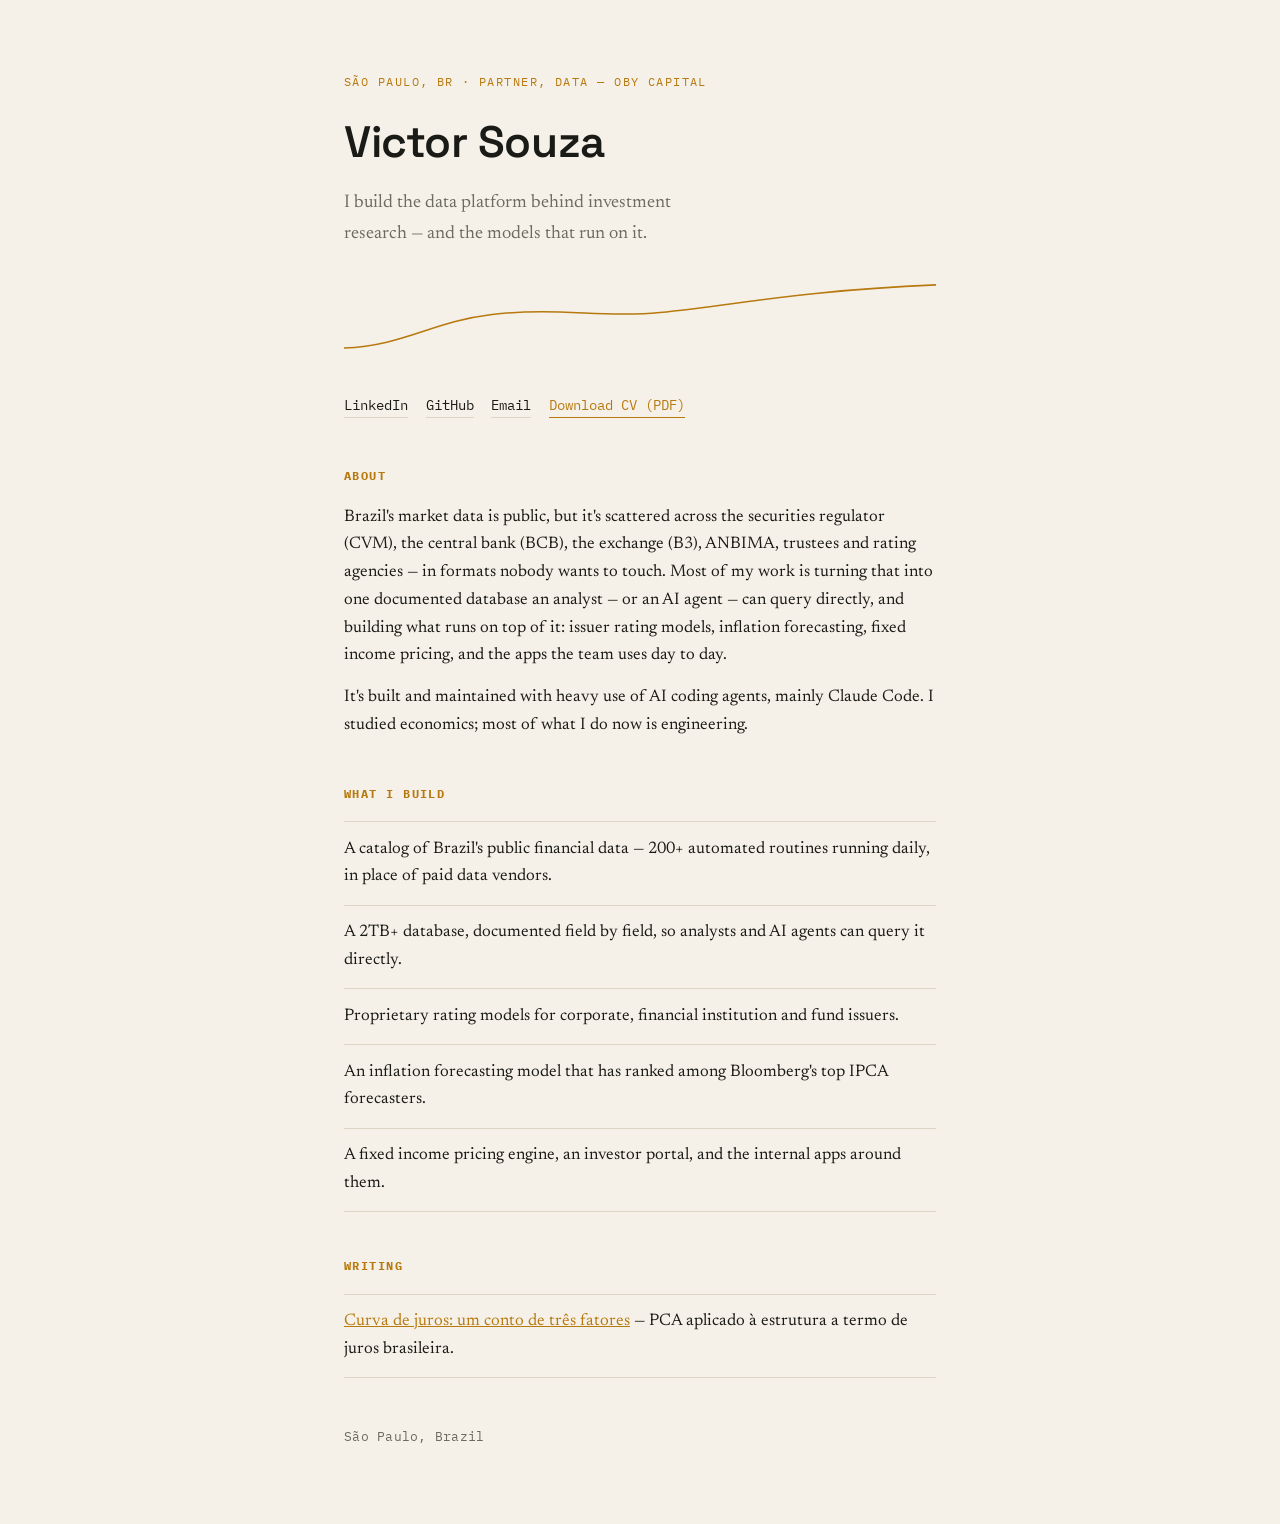
==== index.html @ b6add03b "Personal site Co-Authored-By: Claude Opus 5 <noreply@anthropic.com>" ====
<!DOCTYPE html>
<html lang="en">
<head>
<meta charset="UTF-8">
<meta name="viewport" content="width=device-width, initial-scale=1.0">
<title>Victor Souza</title>
<meta name="description" content="Victor Souza — Partner, Data at Oby Capital. Data engineering, quantitative finance, and macro.">
<link rel="preconnect" href="https://fonts.googleapis.com">
<link rel="preconnect" href="https://fonts.gstatic.com" crossorigin>
<link href="https://fonts.googleapis.com/css2?family=Space+Grotesk:wght@500;600;700&family=Newsreader:ital,opsz,wght@0,6..72,400;0,6..72,500;1,6..72,400&family=IBM+Plex+Mono:wght@400;500&display=swap" rel="stylesheet">
<link rel="stylesheet" href="style.css">
</head>
<body>
  <div class="wrap">
    <header class="hero">
      <p class="eyebrow">São Paulo, BR · Partner, Data — Oby Capital</p>
      <h1>Victor Souza</h1>
      <p class="subtitle">I build the data platform behind investment research — and the models that run on it.</p>

      <svg class="curve" viewBox="0 0 600 90" preserveAspectRatio="none" aria-hidden="true">
        <path d="M0,72 C60,70 90,45 150,38 C220,30 260,42 320,36 C400,28 460,14 600,8" />
      </svg>

      <nav class="links">
        <a href="https://www.linkedin.com/in/victorhugow/" target="_blank" rel="noopener">LinkedIn</a>
        <a href="https://github.com/victorhugow" target="_blank" rel="noopener">GitHub</a>
        <a href="mailto:victor.vital.souza@alumni.usp.br">Email</a>
        <a href="/cv/" class="cv-link">Download CV (PDF)</a>
      </nav>
    </header>

    <main>
      <section>
        <h2 class="eyebrow">About</h2>
        <p>
          Brazil's market data is public, but it's scattered across the securities
          regulator (CVM), the central bank (BCB), the exchange (B3), ANBIMA,
          trustees and rating agencies — in formats nobody wants to touch. Most of
          my work is turning that into one documented database an
          analyst — or an AI agent — can query directly, and building what runs on
          top of it: issuer rating models, inflation forecasting, fixed income
          pricing, and the apps the team uses day to day.
        </p>
        <p>
          It's built and maintained with heavy use of AI coding agents, mainly
          Claude Code. I studied economics; most of what I do now is engineering.
        </p>
      </section>

      <section>
        <h2 class="eyebrow">What I build</h2>
        <ul class="projects">
          <li>A catalog of Brazil's public financial data — 200+ automated routines running daily, in place of paid data vendors.</li>
          <li>A 2TB+ database, documented field by field, so analysts and AI agents can query it directly.</li>
          <li>Proprietary rating models for corporate, financial institution and fund issuers.</li>
          <li>An inflation forecasting model that has ranked among Bloomberg's top IPCA forecasters.</li>
          <li>A fixed income pricing engine, an investor portal, and the internal apps around them.</li>
        </ul>
      </section>

      <section>
        <h2 class="eyebrow">Writing</h2>
        <ul class="projects">
          <li><a href="https://victorhugow.netlify.app/posts/pca-curva-juros/pca-curva-juros" target="_blank" rel="noopener">Curva de juros: um conto de três fatores</a> — PCA aplicado à estrutura a termo de juros brasileira.</li>
        </ul>
      </section>
    </main>

    <footer class="mono">
      <p>São Paulo, Brazil</p>
    </footer>
  </div>

  <!-- Cloudflare Web Analytics -->
  <script type="module" src="https://static.cloudflareinsights.com/beacon.min.js" data-cf-beacon='{"token": "4c73d262ed754c6f8d8b02a80292d9fb"}'></script>
  <!-- End Cloudflare Web Analytics -->
</body>
</html>
---- style.css ----
:root {
  --bg: #0e1013;
  --bg-panel: #15181d;
  --fg: #e8e6de;
  --muted: #8b8f98;
  --accent: #d99a2b;
  --border: #22262d;
  --max-width: 640px;
}

@media (prefers-color-scheme: light) {
  :root {
    --bg: #f5f1e8;
    --bg-panel: #ede7d8;
    --fg: #1a1a16;
    --muted: #6b6b62;
    --accent: #b8790f;
    --border: #ddd6c4;
  }
}

* { box-sizing: border-box; }

body {
  margin: 0;
  background: var(--bg);
  color: var(--fg);
  font-family: "Newsreader", Georgia, "Times New Roman", serif;
  font-size: 1.05rem;
  line-height: 1.65;
  -webkit-font-smoothing: antialiased;
}

.wrap {
  max-width: var(--max-width);
  margin: 0 auto;
  padding: 4.5rem 1.5rem 4rem;
}

/* ---- utility / mono ---- */
.mono, .eyebrow, nav.links, .meta, .back {
  font-family: "IBM Plex Mono", ui-monospace, Menlo, Consolas, monospace;
}

.eyebrow {
  font-size: 0.75rem;
  letter-spacing: 0.12em;
  text-transform: uppercase;
  color: var(--accent);
  margin: 0 0 0.9rem;
}

/* ---- hero ---- */
header.hero {
  margin-bottom: 3rem;
}

h1 {
  font-family: "Space Grotesk", ui-sans-serif, system-ui, sans-serif;
  font-size: clamp(2.1rem, 6vw, 2.75rem);
  font-weight: 600;
  letter-spacing: -0.01em;
  margin: 0 0 0.6rem;
}

.subtitle {
  font-size: 1.15rem;
  color: var(--muted);
  margin: 0 0 1.75rem;
  max-width: 34ch;
}

.curve {
  display: block;
  width: 100%;
  height: auto;
  margin: 0 0 1.75rem;
}

.curve path {
  fill: none;
  stroke: var(--accent);
  stroke-width: 1.6;
  stroke-linecap: round;
  stroke-dasharray: 900;
  stroke-dashoffset: 900;
  animation: draw-curve 1.6s cubic-bezier(0.65, 0, 0.35, 1) 0.15s forwards;
}

@keyframes draw-curve {
  to { stroke-dashoffset: 0; }
}

@media (prefers-reduced-motion: reduce) {
  .curve path { animation: none; stroke-dashoffset: 0; }
}

nav.links {
  display: flex;
  flex-wrap: wrap;
  gap: 0.4rem 1.1rem;
  font-size: 0.85rem;
}

nav.links a {
  color: var(--fg);
  text-decoration: none;
  border-bottom: 1px solid var(--border);
  padding-bottom: 1px;
}

nav.links a:hover { border-bottom-color: var(--accent); color: var(--accent); }

nav.links a.cv-link {
  color: var(--accent);
  border-bottom-color: var(--accent);
}

/* ---- sections ---- */
section { margin-bottom: 2.75rem; }

section h2.eyebrow { margin-bottom: 1.1rem; }

section p { margin: 0 0 0.9rem; }

a { color: var(--accent); }

ul.projects {
  margin: 0;
  padding: 0;
  list-style: none;
  border-top: 1px solid var(--border);
}

ul.projects li {
  padding: 0.85rem 0;
  border-bottom: 1px solid var(--border);
}

footer {
  margin-top: 3rem;
  color: var(--muted);
  font-size: 0.8rem;
}

footer.mono { letter-spacing: 0.02em; }

/* ---- article (blog post) ---- */
article { max-width: 720px; }

article h1 { margin-bottom: 0.4rem; }

article h2 {
  font-family: "IBM Plex Mono", ui-monospace, monospace;
  font-size: 0.8rem;
  text-transform: uppercase;
  letter-spacing: 0.1em;
  color: var(--accent);
  border-bottom: 1px solid var(--border);
  padding-bottom: 0.4rem;
  margin: 2.25rem 0 1rem;
}

pre {
  background: var(--bg-panel);
  border: 1px solid var(--border);
  padding: 0.9rem 1rem;
  overflow-x: auto;
  border-radius: 3px;
  font-size: 0.85rem;
  line-height: 1.55;
}

code {
  font-family: "IBM Plex Mono", ui-monospace, Menlo, Consolas, monospace;
}

table {
  border-collapse: collapse;
  width: 100%;
  margin: 1rem 0;
  font-size: 0.85rem;
  font-family: "IBM Plex Mono", ui-monospace, monospace;
}

th, td { border: 1px solid var(--border); padding: 0.4rem 0.6rem; text-align: right; }
th:first-child, td:first-child { text-align: left; }

.back {
  display: inline-block;
  margin-bottom: 2.5rem;
  font-size: 0.8rem;
  color: var(--muted);
  text-decoration: none;
}
.back:hover { color: var(--accent); }
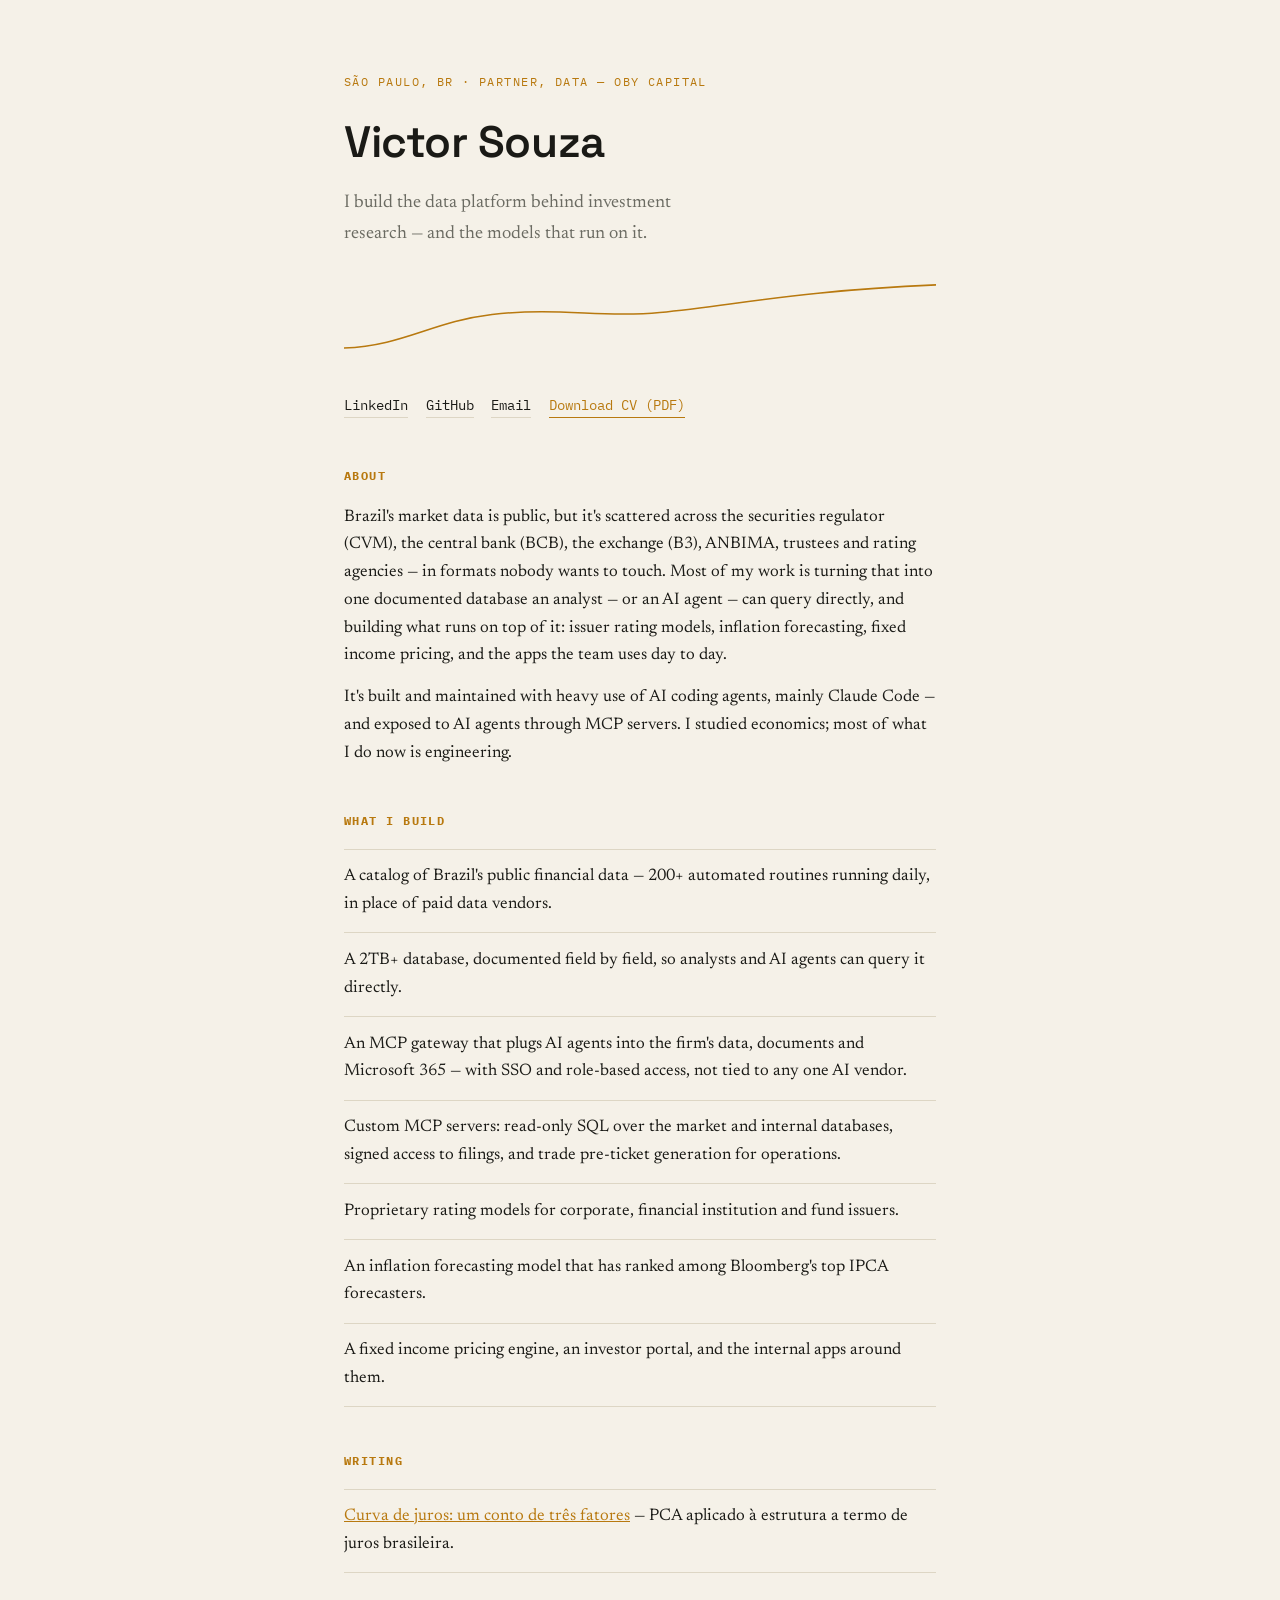
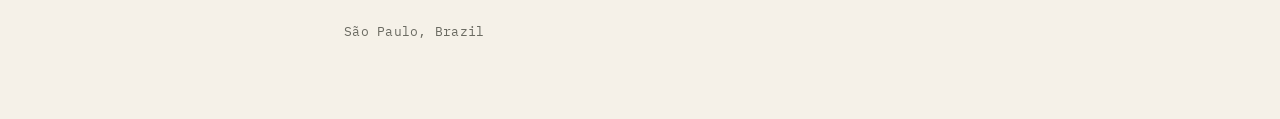
==== commit 0b532bf5: "Add MCP/AI work to CV and site Co-Authored-By: Claude Opus 5.5 <noreply@anthropic.com> Claude-Sessio" ====
--- a/index.html
+++ b/index.html
@@ -43,7 +43,7 @@
         </p>
         <p>
           It's built and maintained with heavy use of AI coding agents, mainly
-          Claude Code. I studied economics; most of what I do now is engineering.
+          Claude Code — and exposed to AI agents through MCP servers. I studied economics; most of what I do now is engineering.
         </p>
       </section>
 
@@ -52,6 +52,8 @@
         <ul class="projects">
           <li>A catalog of Brazil's public financial data — 200+ automated routines running daily, in place of paid data vendors.</li>
           <li>A 2TB+ database, documented field by field, so analysts and AI agents can query it directly.</li>
+          <li>An MCP gateway that plugs AI agents into the firm's data, documents and Microsoft 365 — with SSO and role-based access, not tied to any one AI vendor.</li>
+          <li>Custom MCP servers: read-only SQL over the market and internal databases, signed access to filings, and trade pre-ticket generation for operations.</li>
           <li>Proprietary rating models for corporate, financial institution and fund issuers.</li>
           <li>An inflation forecasting model that has ranked among Bloomberg's top IPCA forecasters.</li>
           <li>A fixed income pricing engine, an investor portal, and the internal apps around them.</li>
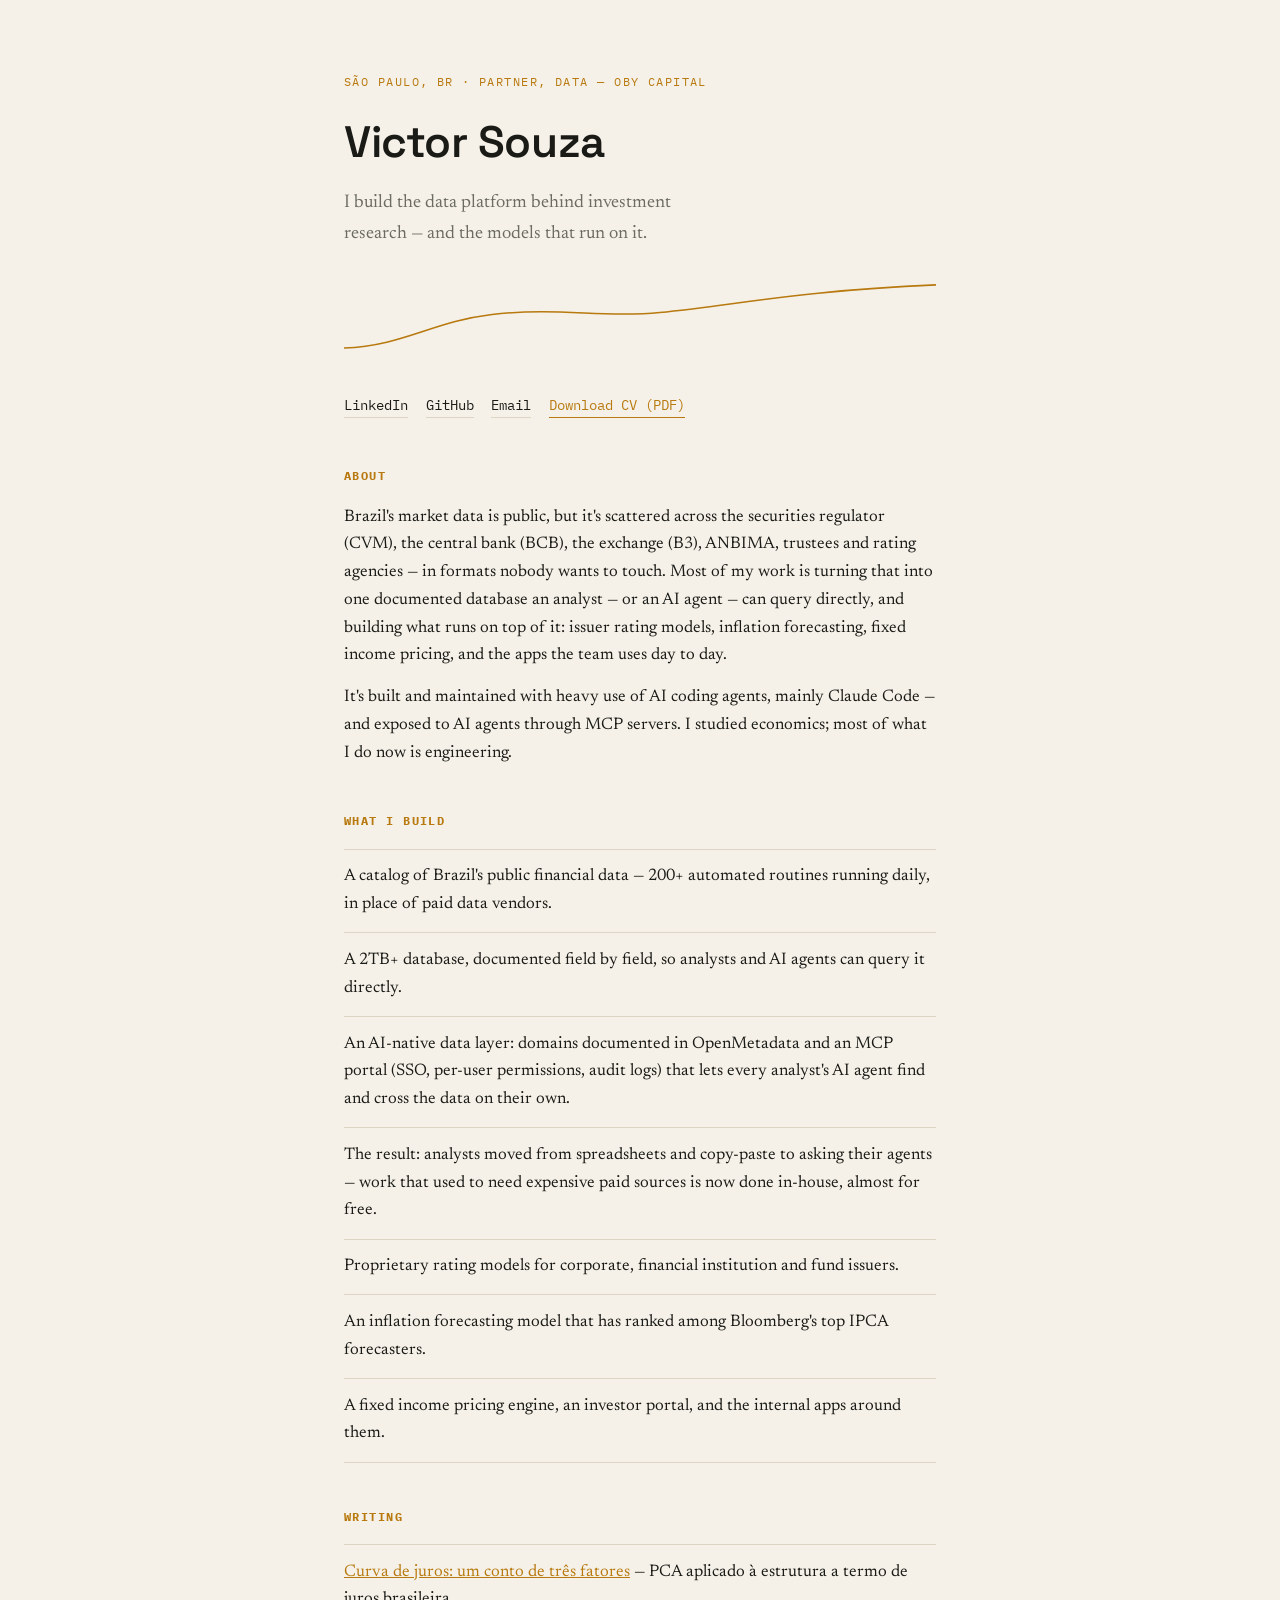
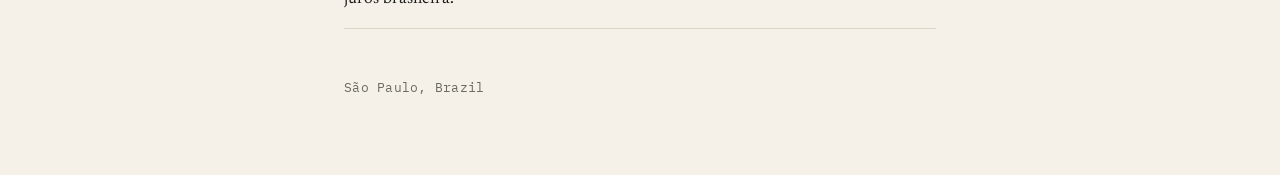
==== commit aeb7322f: "Refine AI/MCP and analyst impact on CV and site Co-Authored-By: Claude Opus 5.5 <noreply@anthropic.c" ====
--- a/index.html
+++ b/index.html
@@ -52,8 +52,8 @@
         <ul class="projects">
           <li>A catalog of Brazil's public financial data — 200+ automated routines running daily, in place of paid data vendors.</li>
           <li>A 2TB+ database, documented field by field, so analysts and AI agents can query it directly.</li>
-          <li>An MCP gateway that plugs AI agents into the firm's data, documents and Microsoft 365 — with SSO and role-based access, not tied to any one AI vendor.</li>
-          <li>Custom MCP servers: read-only SQL over the market and internal databases, signed access to filings, and trade pre-ticket generation for operations.</li>
+          <li>An AI-native data layer: domains documented in OpenMetadata and an MCP portal (SSO, per-user permissions, audit logs) that lets every analyst's AI agent find and cross the data on their own.</li>
+          <li>The result: analysts moved from spreadsheets and copy-paste to asking their agents — work that used to need expensive paid sources is now done in-house, almost for free.</li>
           <li>Proprietary rating models for corporate, financial institution and fund issuers.</li>
           <li>An inflation forecasting model that has ranked among Bloomberg's top IPCA forecasters.</li>
           <li>A fixed income pricing engine, an investor portal, and the internal apps around them.</li>
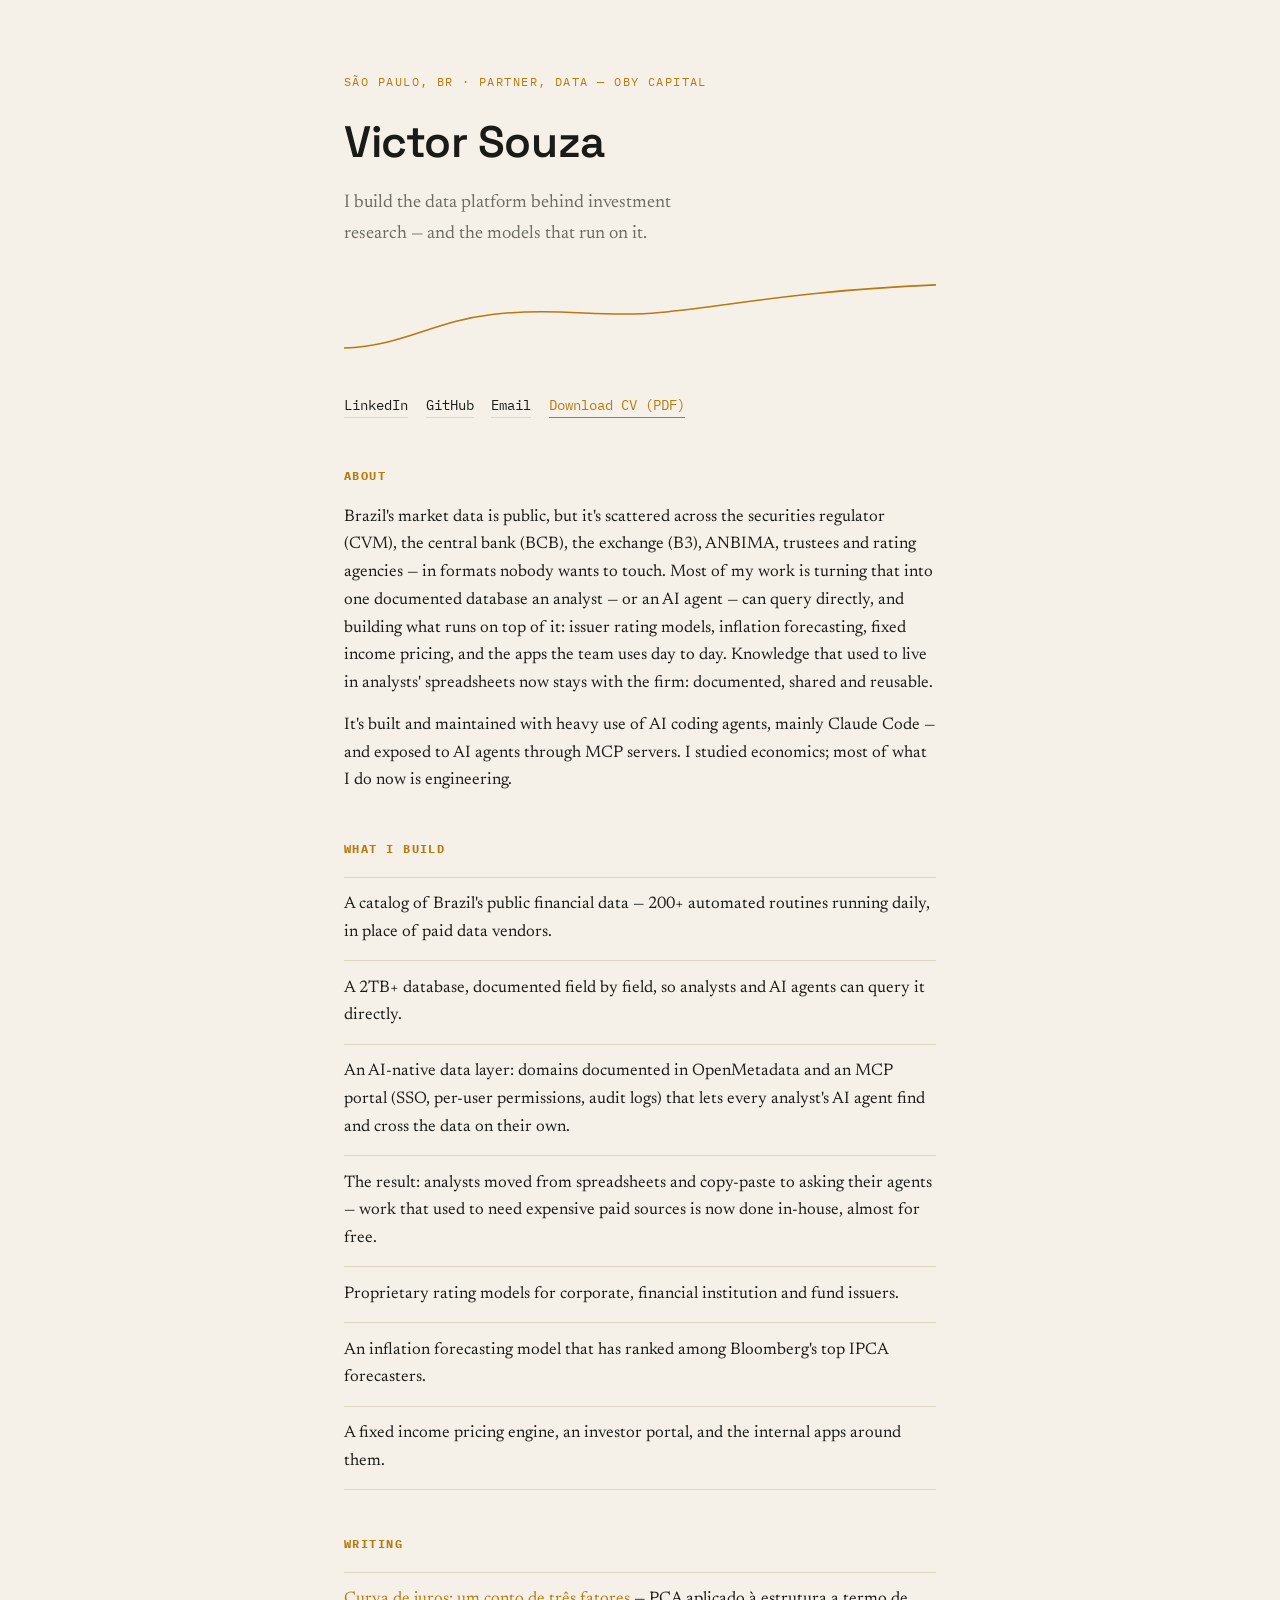
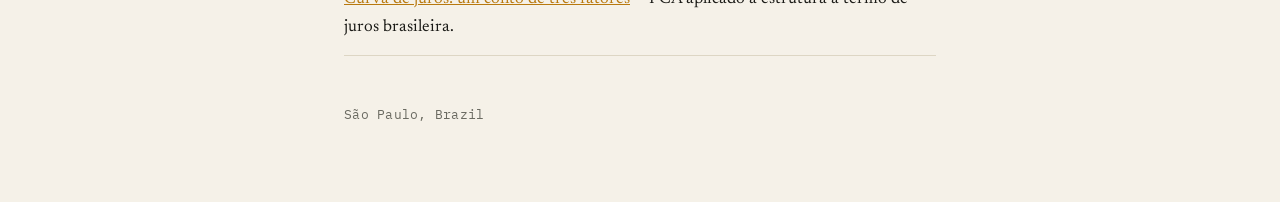
==== commit b151b671: "Add firm-knowledge point to CV and site Co-Authored-By: Claude Opus 5.5 <noreply@anthropic.com> Clau" ====
--- a/index.html
+++ b/index.html
@@ -40,6 +40,8 @@
           analyst — or an AI agent — can query directly, and building what runs on
           top of it: issuer rating models, inflation forecasting, fixed income
           pricing, and the apps the team uses day to day.
+        
+          Knowledge that used to live in analysts' spreadsheets now stays with the firm: documented, shared and reusable.
         </p>
         <p>
           It's built and maintained with heavy use of AI coding agents, mainly
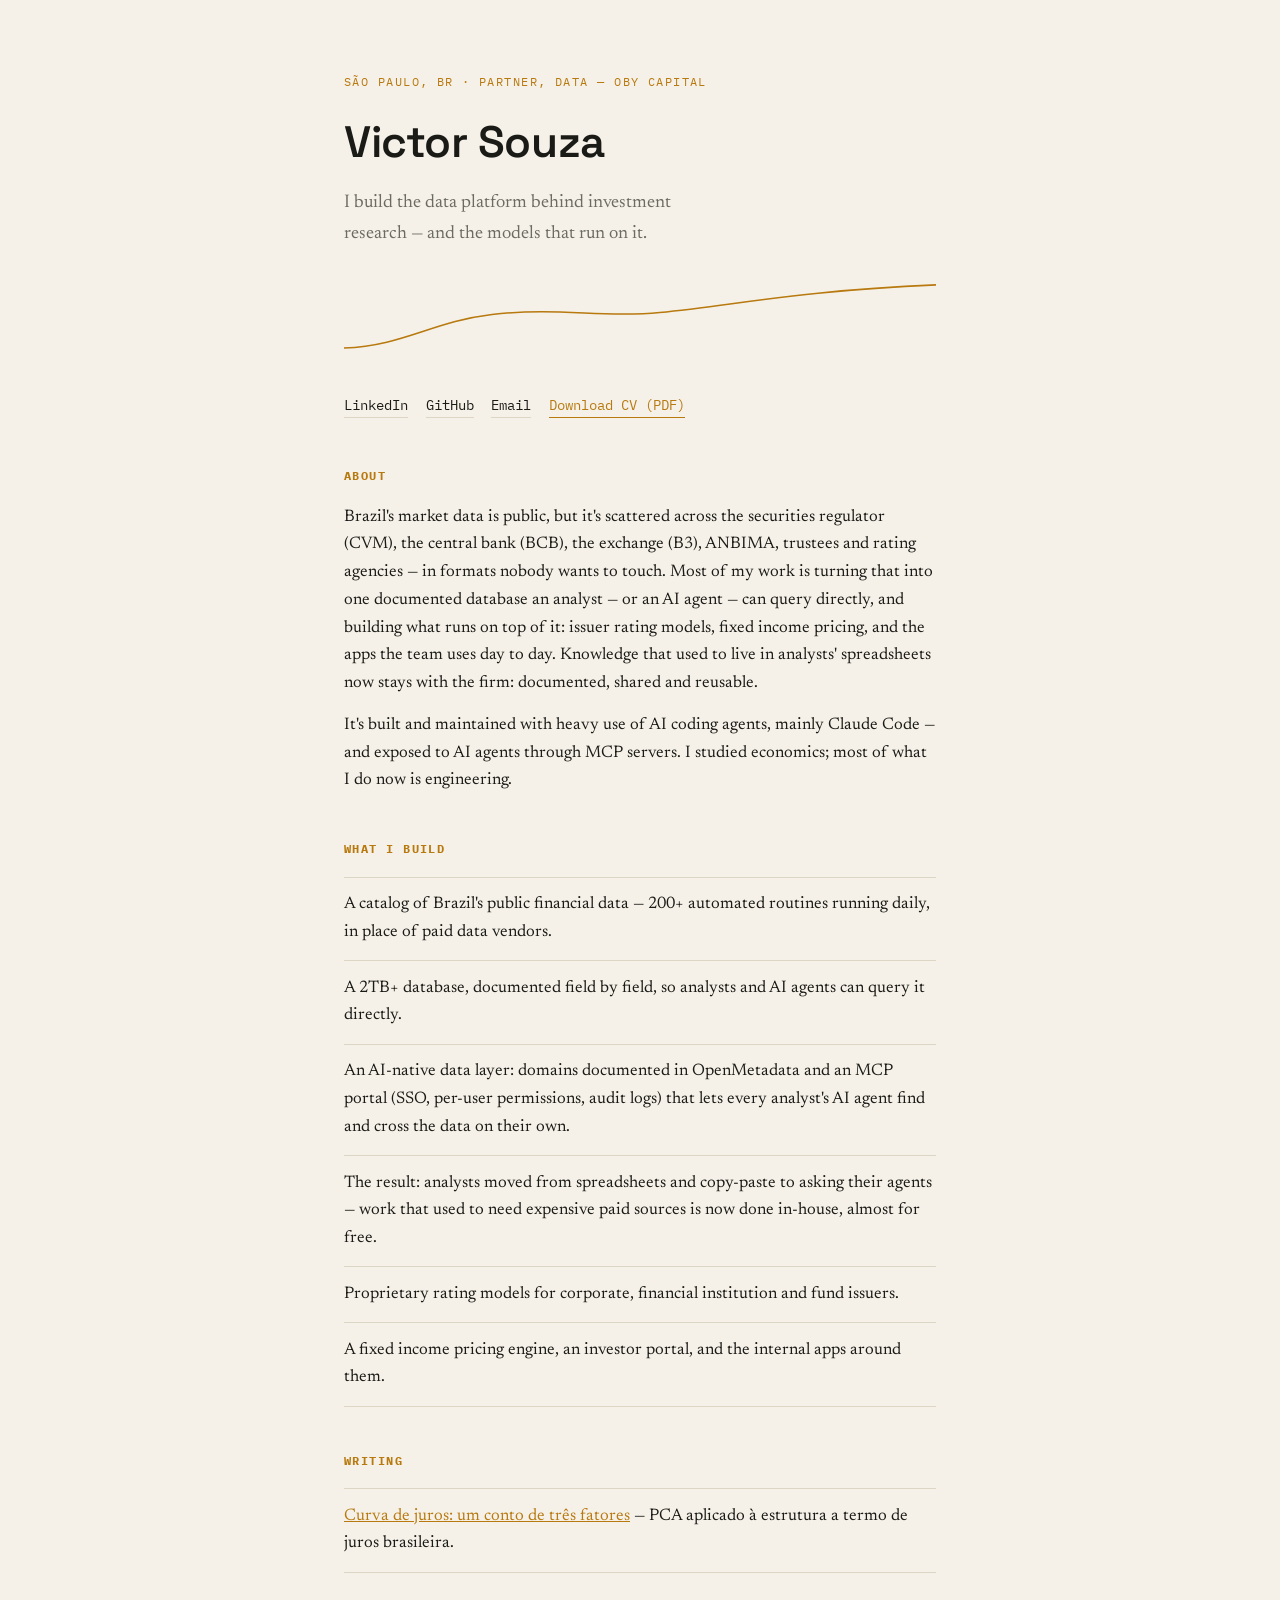
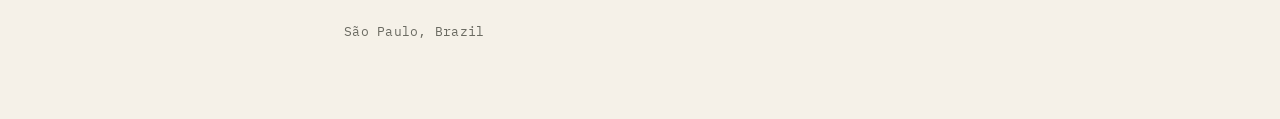
==== commit 4568e03f: "Remove inflation/Bloomberg from CV and site Co-Authored-By: Claude Opus 5.5 <noreply@anthropic.com> " ====
--- a/index.html
+++ b/index.html
@@ -38,7 +38,7 @@
           trustees and rating agencies — in formats nobody wants to touch. Most of
           my work is turning that into one documented database an
           analyst — or an AI agent — can query directly, and building what runs on
-          top of it: issuer rating models, inflation forecasting, fixed income
+          top of it: issuer rating models, fixed income
           pricing, and the apps the team uses day to day.
         
           Knowledge that used to live in analysts' spreadsheets now stays with the firm: documented, shared and reusable.
@@ -57,7 +57,6 @@
           <li>An AI-native data layer: domains documented in OpenMetadata and an MCP portal (SSO, per-user permissions, audit logs) that lets every analyst's AI agent find and cross the data on their own.</li>
           <li>The result: analysts moved from spreadsheets and copy-paste to asking their agents — work that used to need expensive paid sources is now done in-house, almost for free.</li>
           <li>Proprietary rating models for corporate, financial institution and fund issuers.</li>
-          <li>An inflation forecasting model that has ranked among Bloomberg's top IPCA forecasters.</li>
           <li>A fixed income pricing engine, an investor portal, and the internal apps around them.</li>
         </ul>
       </section>
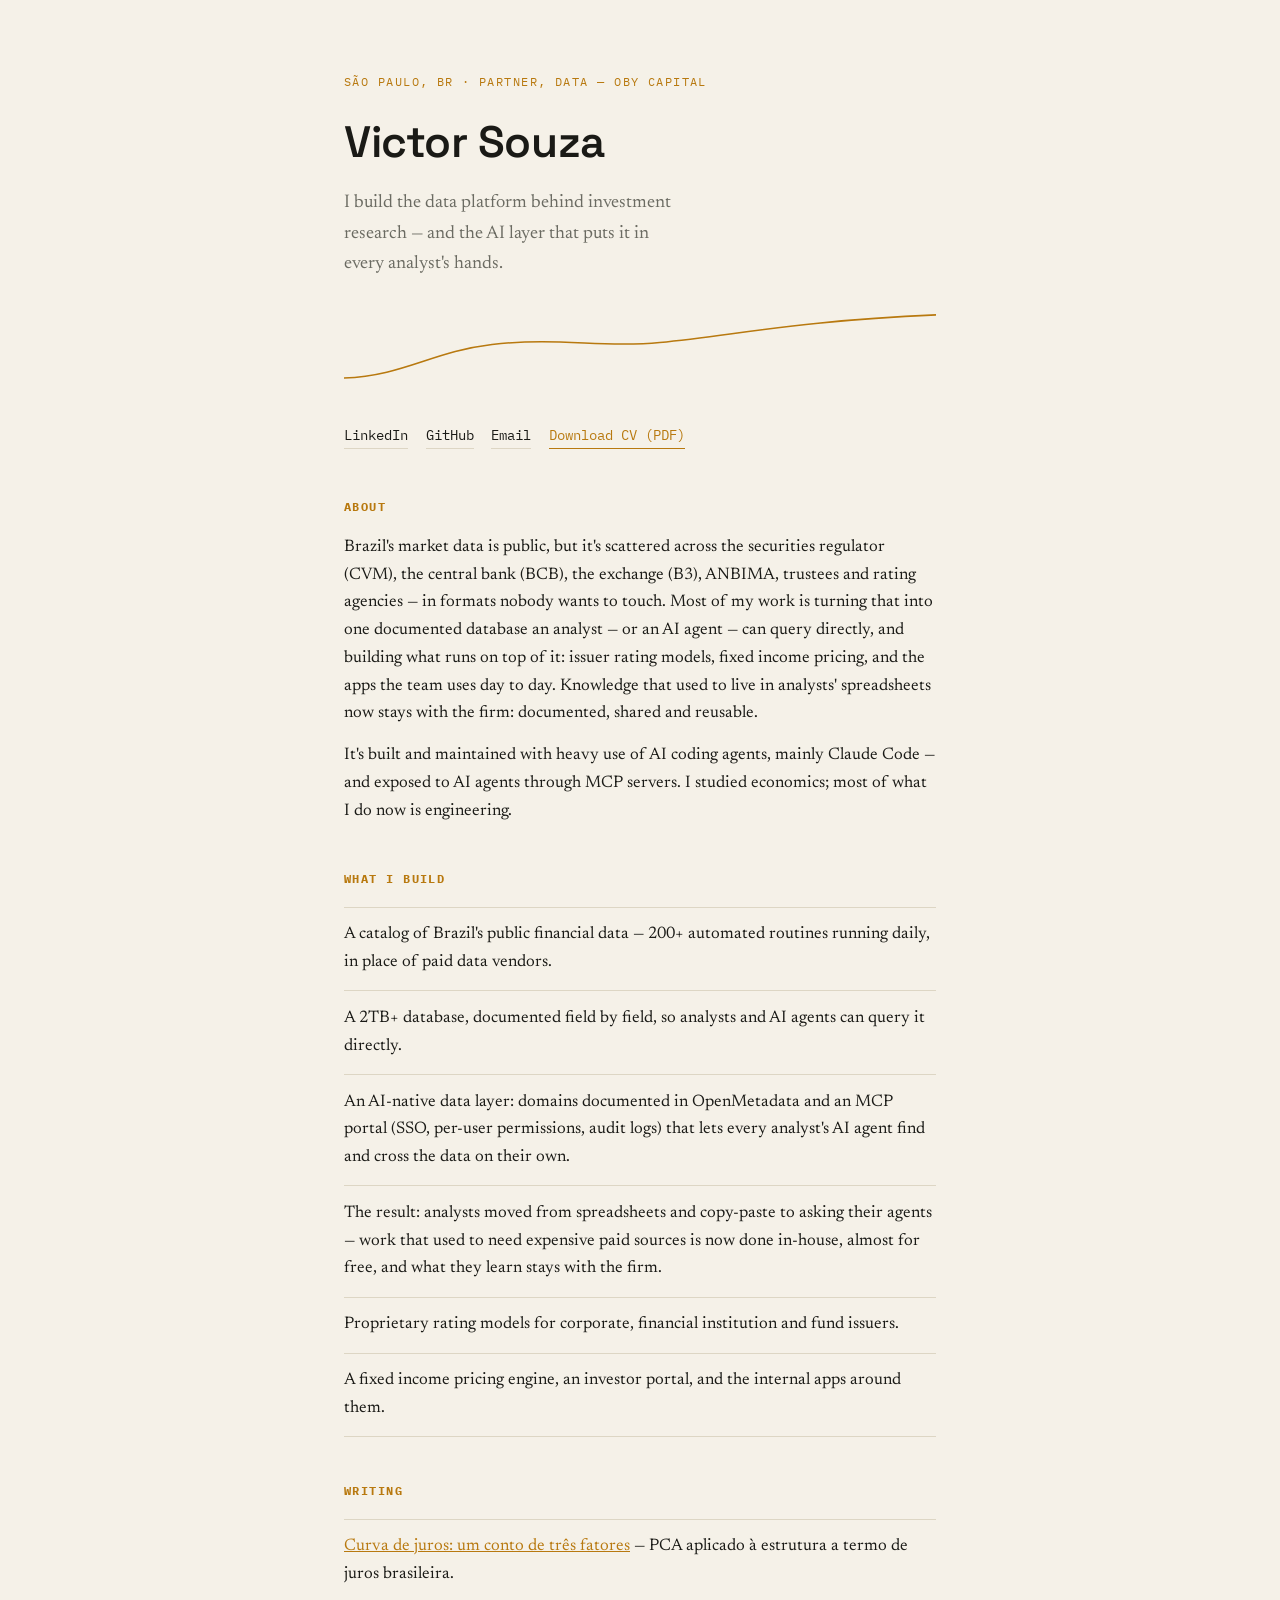
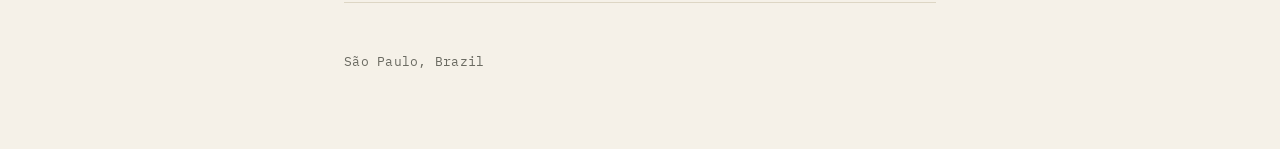
==== commit 37f4b236: "Align CV and site with new positioning Co-Authored-By: Claude Opus 5.5 <noreply@anthropic.com> Claud" ====
--- a/index.html
+++ b/index.html
@@ -4,7 +4,7 @@
 <meta charset="UTF-8">
 <meta name="viewport" content="width=device-width, initial-scale=1.0">
 <title>Victor Souza</title>
-<meta name="description" content="Victor Souza — Partner, Data at Oby Capital. Data engineering, quantitative finance, and macro.">
+<meta name="description" content="Victor Souza — Partner, Data at Oby Capital. Data platform engineering and AI agents for private credit research.">
 <link rel="preconnect" href="https://fonts.googleapis.com">
 <link rel="preconnect" href="https://fonts.gstatic.com" crossorigin>
 <link href="https://fonts.googleapis.com/css2?family=Space+Grotesk:wght@500;600;700&family=Newsreader:ital,opsz,wght@0,6..72,400;0,6..72,500;1,6..72,400&family=IBM+Plex+Mono:wght@400;500&display=swap" rel="stylesheet">
@@ -15,7 +15,7 @@
     <header class="hero">
       <p class="eyebrow">São Paulo, BR · Partner, Data — Oby Capital</p>
       <h1>Victor Souza</h1>
-      <p class="subtitle">I build the data platform behind investment research — and the models that run on it.</p>
+      <p class="subtitle">I build the data platform behind investment research — and the AI layer that puts it in every analyst's hands.</p>
 
       <svg class="curve" viewBox="0 0 600 90" preserveAspectRatio="none" aria-hidden="true">
         <path d="M0,72 C60,70 90,45 150,38 C220,30 260,42 320,36 C400,28 460,14 600,8" />
@@ -55,7 +55,7 @@
           <li>A catalog of Brazil's public financial data — 200+ automated routines running daily, in place of paid data vendors.</li>
           <li>A 2TB+ database, documented field by field, so analysts and AI agents can query it directly.</li>
           <li>An AI-native data layer: domains documented in OpenMetadata and an MCP portal (SSO, per-user permissions, audit logs) that lets every analyst's AI agent find and cross the data on their own.</li>
-          <li>The result: analysts moved from spreadsheets and copy-paste to asking their agents — work that used to need expensive paid sources is now done in-house, almost for free.</li>
+          <li>The result: analysts moved from spreadsheets and copy-paste to asking their agents — work that used to need expensive paid sources is now done in-house, almost for free, and what they learn stays with the firm.</li>
           <li>Proprietary rating models for corporate, financial institution and fund issuers.</li>
           <li>A fixed income pricing engine, an investor portal, and the internal apps around them.</li>
         </ul>
